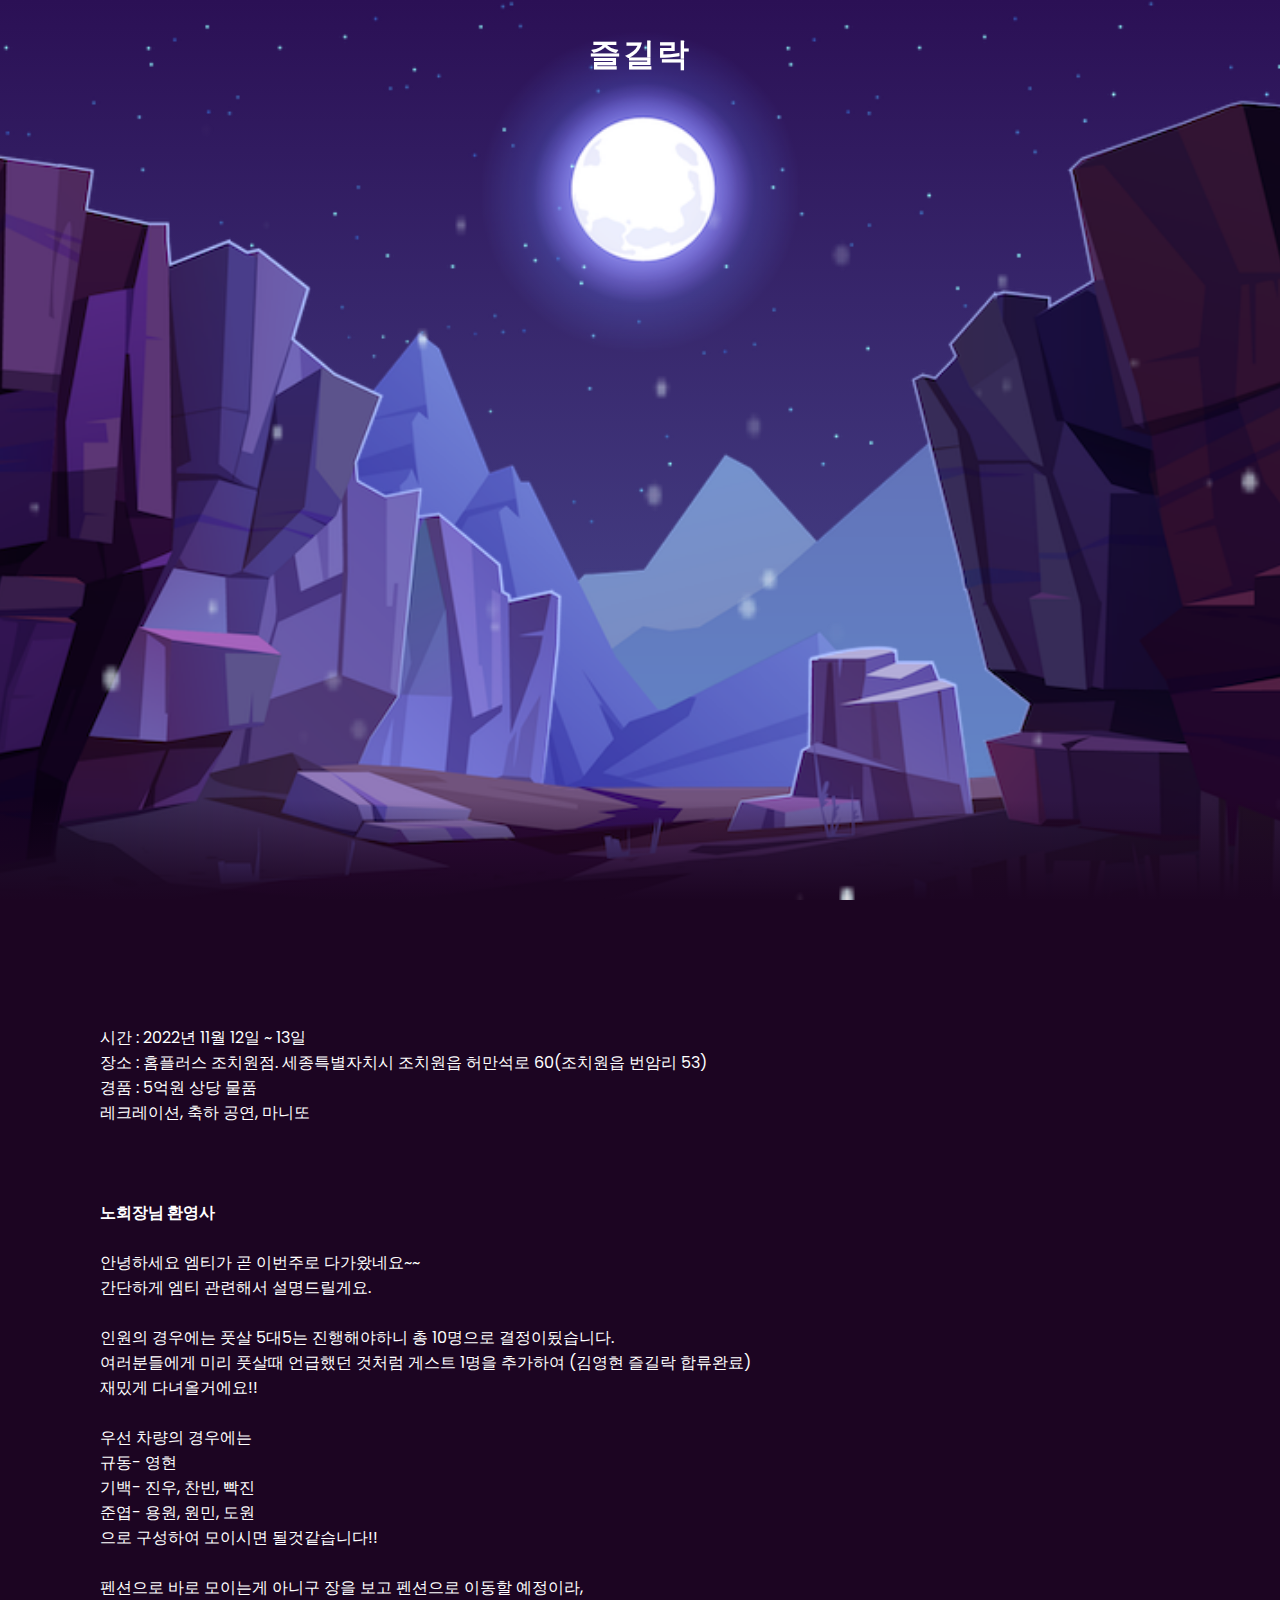
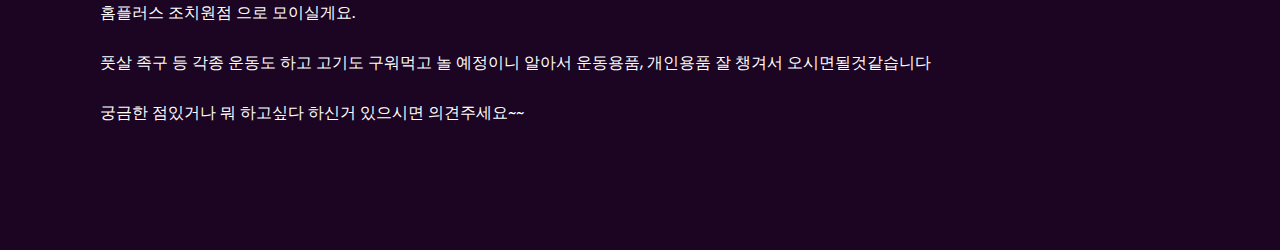
==== docs/index.html @ f9a2b100 "제목" ====
<!DOCTYPE html>
<html>
    <head>
        <title>초대장</title>
        <meta name="description" content="초대장">

        <meta property="og:type" content="website">
        <!-- <meta property="og:url" content="https://chowonmin.github.io/InvitationCard/angle.html"> -->
        <meta property="og:title" content="즐길락 MT">
        <meta property="og:image" content="./images/og.jpeg">
        <meta property="og:description" content="즐길락 MT 환영합니다">
        <meta property="og:site_name" content="초대장">
        <meta property="og:locale" content="ko">

        <meta name="viewport" content="width=device-width, initial-scale=1" /> 

        <link rel="stylesheet" type="text/css" href="style.css">
    </head>
    <body>
        <canvas id="snowflake">

        </canvas>
        <header>
            <a href="#" class="logo"> 즐길락 </a>
        </header>
        <section>
            <img src="./images/stars.png" id="stars">
            <img src="./images/moon.png" id="moon">
            <img src="./images/mountains_behind.png" id="mountains_behind">
            <h2 id="text"> 초대합니다 </h2>
            <!-- <a href="#sec" id="btn"> 초대장</a> -->
            <img src="./images/mountains_front.png" id="mountains_front">
        </section>
        <div id="sec" class="sec">
            <p>
시간 : 2022년 11월 12일 ~ 13일 
장소 : 홈플러스 조치원점. 세종특별자치시 조치원읍 허만석로 60(조치원읍 번암리 53)
경품 : 5억원 상당 물품
레크레이션, 축하 공연, 마니또
            </p>
            <br>
            <br>

            <h4>노회장님 환영사</h4>
            <p>
안녕하세요 엠티가 곧 이번주로 다가왔네요~~
간단하게 엠티 관련해서 설명드릴게요.

인원의 경우에는 풋살 5대5는 진행해야하니 총 10명으로 결정이됬습니다.
여러분들에게 미리 풋살때 언급했던 것처럼 게스트 1명을 추가하여 (김영현 즐길락 합류완료) 
재밌게 다녀올거에요!! 

우선 차량의 경우에는
규동- 영현
기백- 진우, 찬빈, 빡진
준엽- 용원, 원민, 도원
으로 구성하여 모이시면 될것같습니다!!

펜션으로 바로 모이는게 아니구 장을 보고 펜션으로 이동할 예정이라, 
홈플러스 조치원점 으로 모이실게요.

풋살 족구 등 각종 운동도 하고 고기도 구워먹고 놀 예정이니 알아서 운동용품, 개인용품 잘 챙겨서 오시면될것같습니다

궁금한 점있거나 뭐 하고싶다 하신거 있으시면 의견주세요~~
            </p>
        </div>

        <script type="text/javascript" src="index.js"></script>
    </body>
</html>
---- docs/style.css ----
@import url('https://fonts.googleapis.com/css2?family=Poppins:wght@300;400;500;600;700;800;900&display=swap');

*
{
    margin: 0;
    padding: 0;
    box-sizing: border-box;
    font-family: 'Poppins', sans-serif;
    scroll-behavior: smooth;
}

body
{
    min-height: 100vh;
    background: linear-gradient(#2b1055, #7597de);
    overflow-x: hidden;
}

body::-webkit-scrollbar {
    width: 8px;
}
body::-webkit-scrollbar-thumb {
    width: 8px;
    background: #E0E0E0;
}
body::-webkit-scrollbar-thumb:hover {
    background: #BDBDBD;
}

header
{
    position: absolute;
    top: 0;
    left: 0;
    width: 100%;
    padding: 30px 100px;
    display: flex;
    justify-content: center;
    align-items: center;
    z-index: 10000;
}
header .logo
{
    color: #fff;
    font-weight: 700;
    text-decoration: none;
    font-size: 2em;
    text-transform:  uppercase;
    letter-spacing: 2px;
}

header ul
{
    display: flex;
    justify-content: center;
    align-items: center;
}
header ul li
{
    list-style: none;
    margin-left: 20px;
}
header ul li a
{
    text-decoration: none;
    padding: 6px 15px;
    color: #fff;
    border-radius: 20px;
}
header ul li a:hover, 
header ul li a.active
{
    background: #fff;
    color: #2b1055;
}

section
{
    position: relative;
    width: 100%;
    height: 100vh;
    display: flex;
    justify-content: center;
    align-items: center;
    overflow: hidden;
}
section::before
{
    content: '';
    position: absolute;
    bottom: 0;
    width: 100%;
    height: 100px;
    background: linear-gradient(to top, #1c0522, transparent);
    z-index: 1000;
}
section img
{
    position: absolute;
    top: 0;
    left: 0;
    width: 100%;
    height: 100%;
    object-fit: cover;
    pointer-events: none;
}
section img#moon
{
    mix-blend-mode: screen;
}
section img#mountains_front
{
    z-index: 10;
}
section #text
{
    position: absolute;
    right: -400px;
    color: #fff;
    white-space: nowrap;
    font-size: 7.5vw;
    z-index: 9;
}
@media only screen and (max-width: 600px) {
    section #text {
        right: -400px;
        font-size: 17.5vw;
    }
}

section #btn
{
    text-decoration: none;
    display: inline-block;
    padding: 8px 30px;
    border-radius: 40px;
    background: #fff;
    color: #2b1055;
    font-size: 1.5em;
    z-index: 9;
    transform: translateY(100px);
}

.sec
{
    position: relative;
    padding: 100px;
    background: #1c0522;
    width: 100%;
    color: #fff;
}
@media only screen and (max-width: 600px) {
    .sec {
        padding: 50px;
    }
    
}
.sec h2
{
    font-size: 3.5em;
    margin-bottom: 10px;
    color: #fff;
}
@media only screen and (max-width: 600px) {
    .sec h2 {
        font-size: 2.5em;
    }
}
.sec p
{
    font-size: 1em;
    color: #fff;
    white-space: pre-wrap;
    word-wrap: break-word;
    width: 100%;
}


#snowflake {
    width: 100%;
    height: 100vh;
    top: 0;
    left: 0;
    position: absolute;
    z-index: 30000;
    pointer-events: none;
}
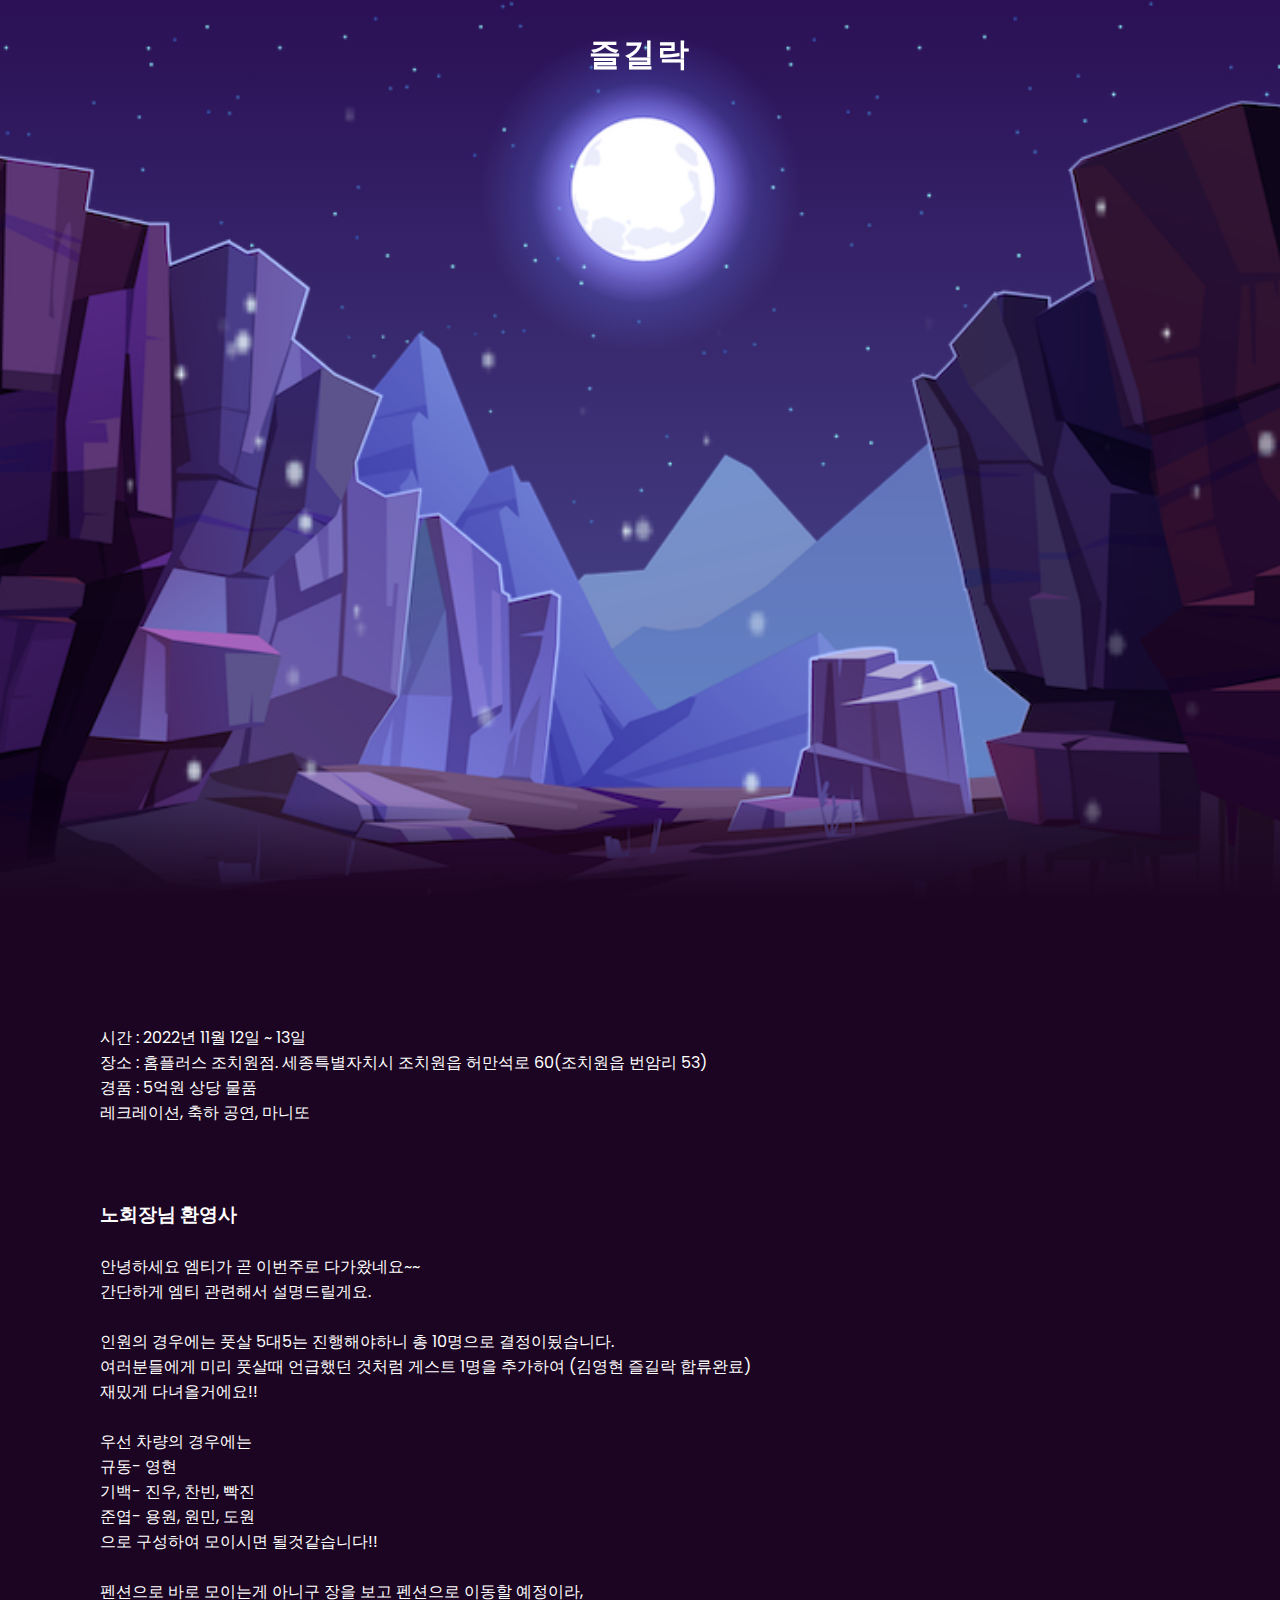
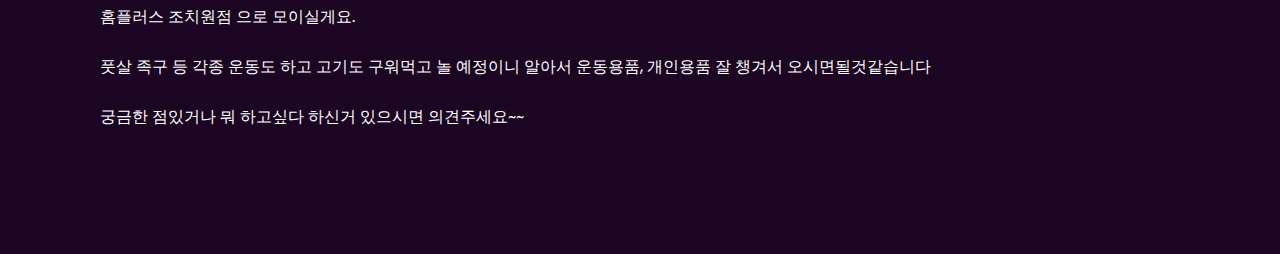
==== commit f468e5a7: "Update index.html" ====
--- a/docs/index.html
+++ b/docs/index.html
@@ -41,7 +41,7 @@
             <br>
             <br>
 
-            <h4>노회장님 환영사</h4>
+            <h3>노회장님 환영사</h3>
             <p>
 안녕하세요 엠티가 곧 이번주로 다가왔네요~~
 간단하게 엠티 관련해서 설명드릴게요.
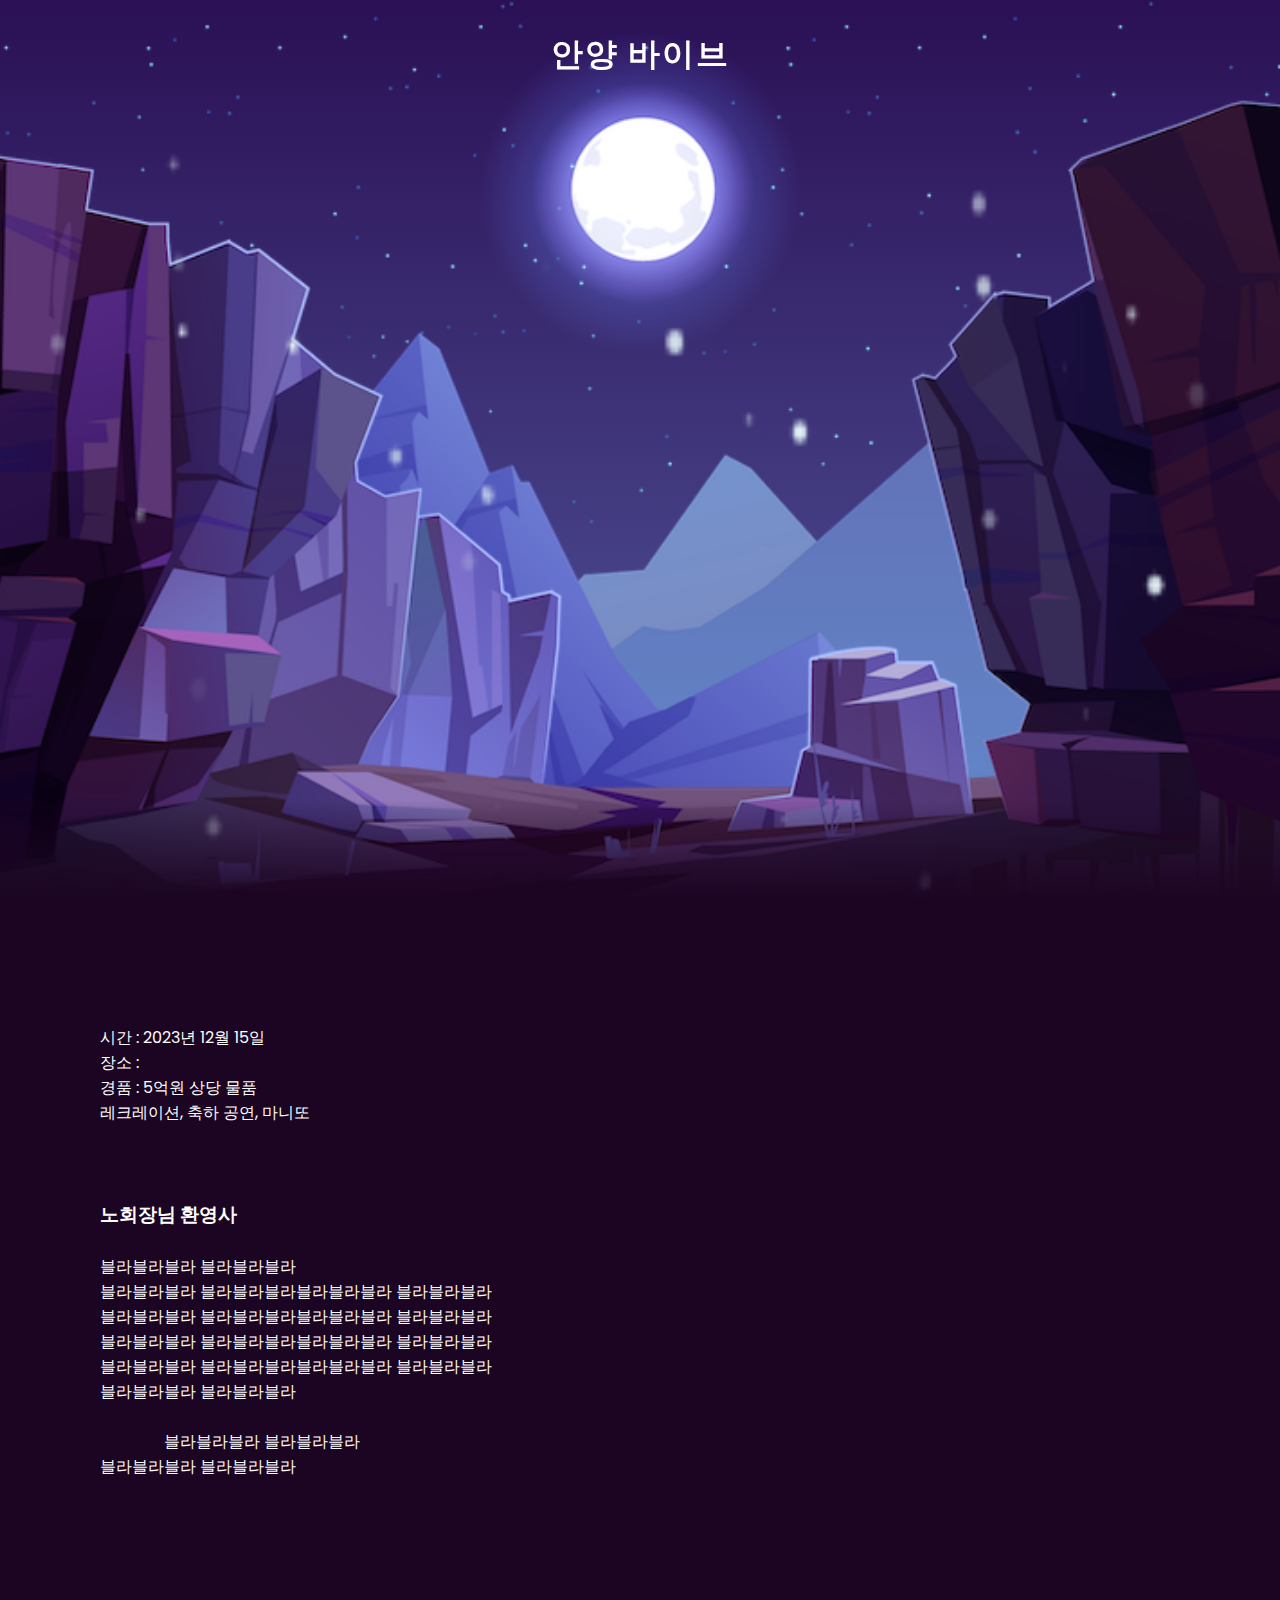
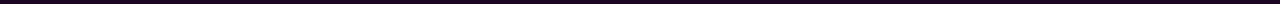
==== commit 16c73438: "Update index.html" ====
--- a/docs/index.html
+++ b/docs/index.html
@@ -6,9 +6,9 @@
 
         <meta property="og:type" content="website">
         <!-- <meta property="og:url" content="https://chowonmin.github.io/InvitationCard/angle.html"> -->
-        <meta property="og:title" content="즐길락 MT">
+        <meta property="og:title" content="안양 바이브">
         <meta property="og:image" content="./images/og.jpeg">
-        <meta property="og:description" content="즐길락 MT 환영합니다">
+        <meta property="og:description" content="안양 바이브 환영합니다">
         <meta property="og:site_name" content="초대장">
         <meta property="og:locale" content="ko">
 
@@ -21,7 +21,7 @@
 
         </canvas>
         <header>
-            <a href="#" class="logo"> 즐길락 </a>
+            <a href="#" class="logo"> 안양 바이브 </a>
         </header>
         <section>
             <img src="./images/stars.png" id="stars">
@@ -33,8 +33,8 @@
         </section>
         <div id="sec" class="sec">
             <p>
-시간 : 2022년 11월 12일 ~ 13일 
-장소 : 홈플러스 조치원점. 세종특별자치시 조치원읍 허만석로 60(조치원읍 번암리 53)
+시간 : 2023년 12월 15일
+장소 : 
 경품 : 5억원 상당 물품
 레크레이션, 축하 공연, 마니또
             </p>
@@ -43,25 +43,15 @@
 
             <h3>노회장님 환영사</h3>
             <p>
-안녕하세요 엠티가 곧 이번주로 다가왔네요~~
-간단하게 엠티 관련해서 설명드릴게요.
+블라블라블라 블라블라블라
+블라블라블라 블라블라블라블라블라블라 블라블라블라
+블라블라블라 블라블라블라블라블라블라 블라블라블라
+블라블라블라 블라블라블라블라블라블라 블라블라블라
+블라블라블라 블라블라블라블라블라블라 블라블라블라
+블라블라블라 블라블라블라
 
-인원의 경우에는 풋살 5대5는 진행해야하니 총 10명으로 결정이됬습니다.
-여러분들에게 미리 풋살때 언급했던 것처럼 게스트 1명을 추가하여 (김영현 즐길락 합류완료) 
-재밌게 다녀올거에요!! 
-
-우선 차량의 경우에는
-규동- 영현
-기백- 진우, 찬빈, 빡진
-준엽- 용원, 원민, 도원
-으로 구성하여 모이시면 될것같습니다!!
-
-펜션으로 바로 모이는게 아니구 장을 보고 펜션으로 이동할 예정이라, 
-홈플러스 조치원점 으로 모이실게요.
-
-풋살 족구 등 각종 운동도 하고 고기도 구워먹고 놀 예정이니 알아서 운동용품, 개인용품 잘 챙겨서 오시면될것같습니다
-
-궁금한 점있거나 뭐 하고싶다 하신거 있으시면 의견주세요~~
+                블라블라블라 블라블라블라
+블라블라블라 블라블라블라
             </p>
         </div>
 
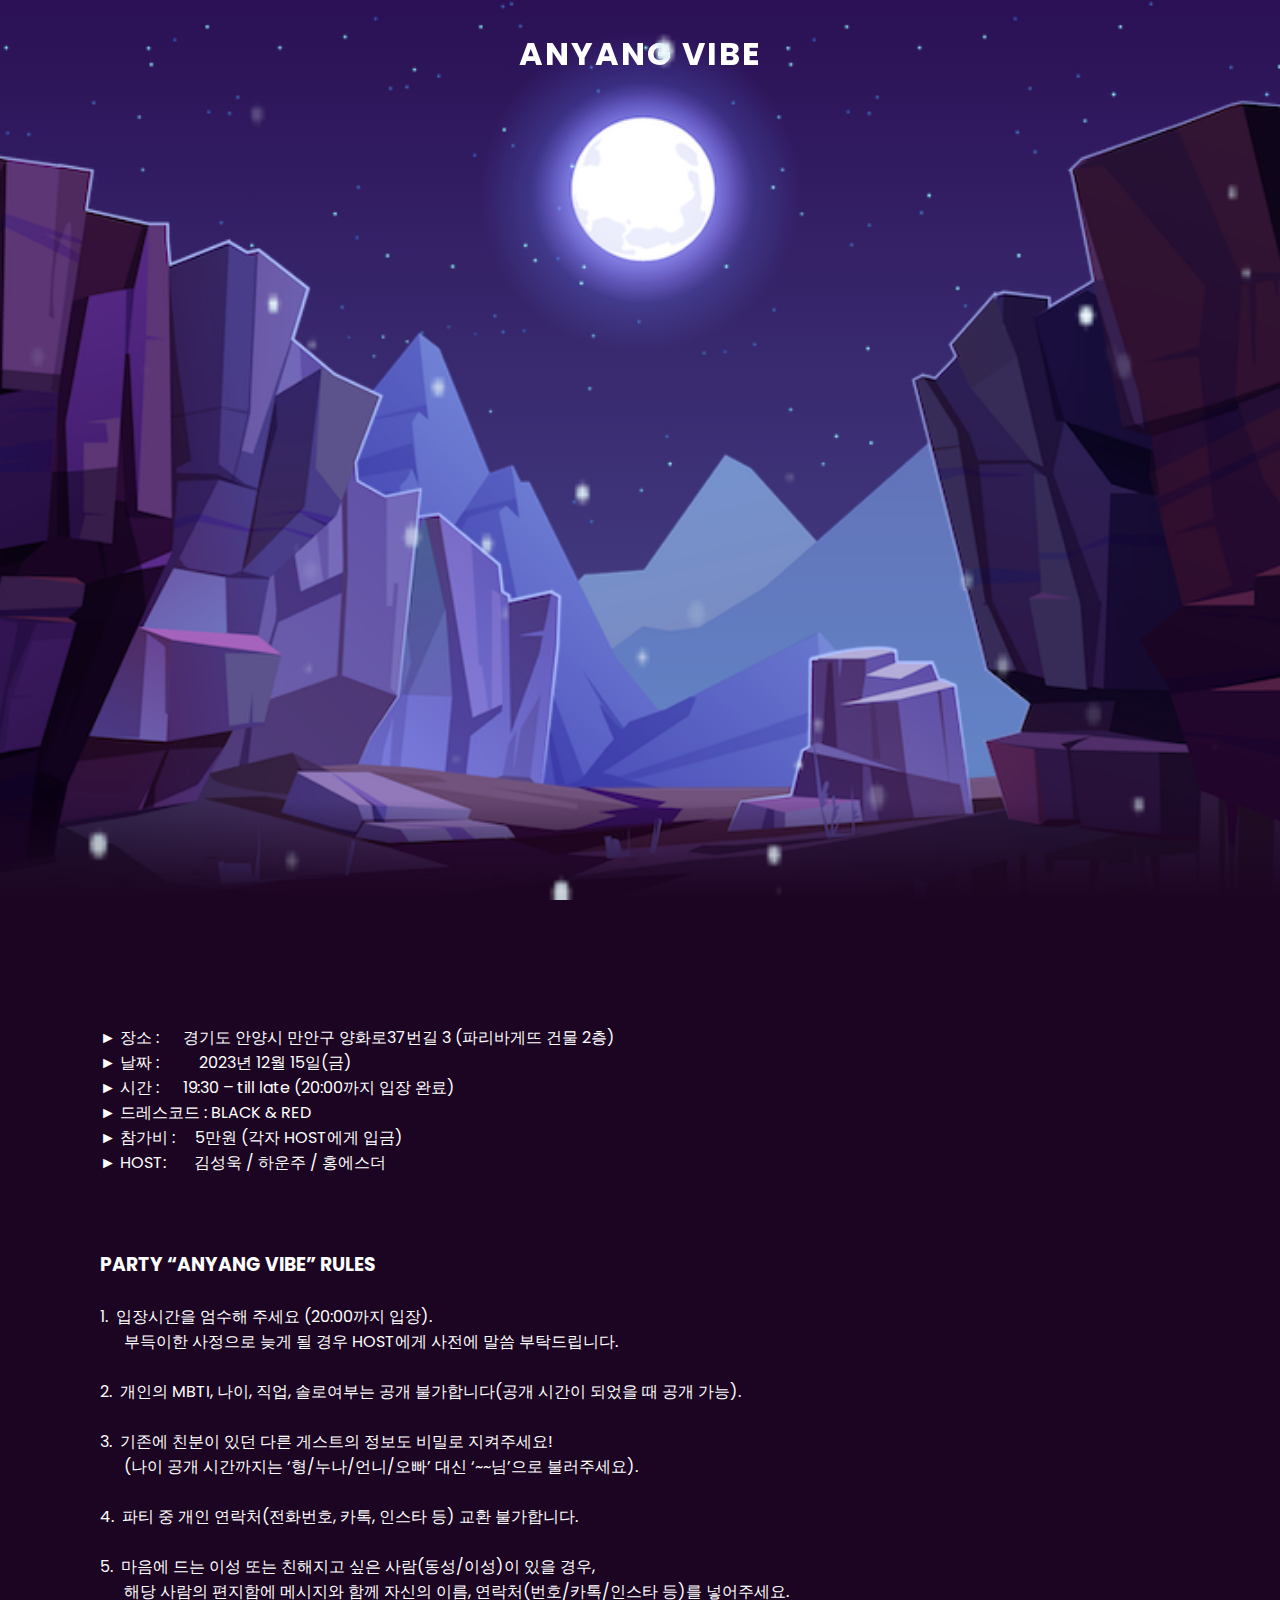
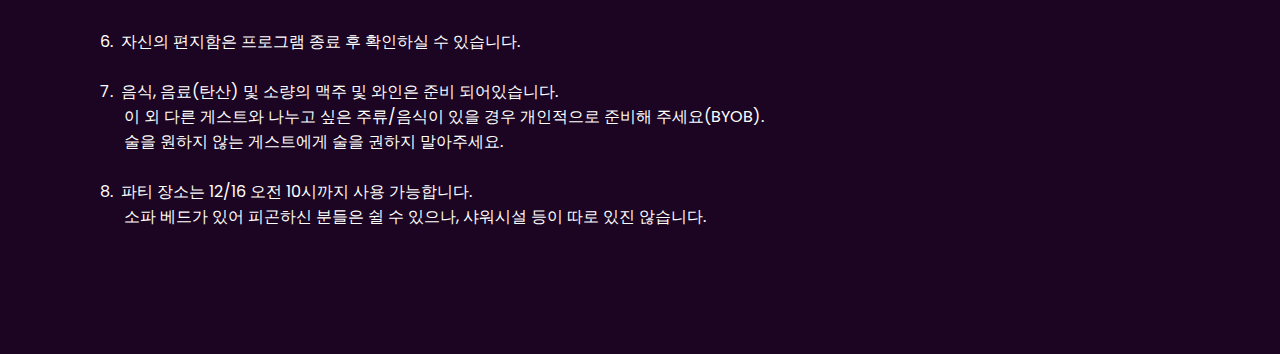
==== commit 465cb37b: "Update index.html" ====
--- a/docs/index.html
+++ b/docs/index.html
@@ -1,15 +1,15 @@
 <!DOCTYPE html>
 <html>
     <head>
-        <title>초대장</title>
-        <meta name="description" content="초대장">
+        <title>ANYANG VIBE</title>
+        <meta name="description" content="ANYANG VIBE">
 
         <meta property="og:type" content="website">
         <!-- <meta property="og:url" content="https://chowonmin.github.io/InvitationCard/angle.html"> -->
-        <meta property="og:title" content="안양 바이브">
+        <meta property="og:title" content="ANYANG VIBE">
         <meta property="og:image" content="./images/og.jpeg">
-        <meta property="og:description" content="안양 바이브 환영합니다">
-        <meta property="og:site_name" content="초대장">
+        <meta property="og:description" content="초특급 미션이 다시 시작된다!">
+        <meta property="og:site_name" content="ANYANG VIBE">
         <meta property="og:locale" content="ko">
 
         <meta name="viewport" content="width=device-width, initial-scale=1" /> 
@@ -21,7 +21,7 @@
 
         </canvas>
         <header>
-            <a href="#" class="logo"> 안양 바이브 </a>
+            <a href="#" class="logo"> ANYANG VIBE </a>
         </header>
         <section>
             <img src="./images/stars.png" id="stars">
@@ -33,25 +33,39 @@
         </section>
         <div id="sec" class="sec">
             <p>
-시간 : 2023년 12월 15일
-장소 : 
-경품 : 5억원 상당 물품
-레크레이션, 축하 공연, 마니또
+► 장소 :      경기도 안양시 만안구 양화로37번길 3 (파리바게뜨 건물 2층)
+► 날짜 :          2023년 12월 15일(금)
+► 시간 :      19:30 – till late (20:00까지 입장 완료)
+► 드레스코드 : BLACK & RED 
+► 참가비 :     5만원 (각자 HOST에게 입금)
+► HOST:       김성욱 / 하운주 / 홍에스더
             </p>
             <br>
             <br>
 
-            <h3>노회장님 환영사</h3>
+            <h3>PARTY “ANYANG VIBE” RULES</h3>
             <p>
-블라블라블라 블라블라블라
-블라블라블라 블라블라블라블라블라블라 블라블라블라
-블라블라블라 블라블라블라블라블라블라 블라블라블라
-블라블라블라 블라블라블라블라블라블라 블라블라블라
-블라블라블라 블라블라블라블라블라블라 블라블라블라
-블라블라블라 블라블라블라
-
-                블라블라블라 블라블라블라
-블라블라블라 블라블라블라
+1.  입장시간을 엄수해 주세요 (20:00까지 입장).
+      부득이한 사정으로 늦게 될 경우 HOST에게 사전에 말씀 부탁드립니다.
+                
+2.  개인의 MBTI, 나이, 직업, 솔로여부는 공개 불가합니다(공개 시간이 되었을 때 공개 가능).
+                
+3.  기존에 친분이 있던 다른 게스트의 정보도 비밀로 지켜주세요!
+      (나이 공개 시간까지는 ‘형/누나/언니/오빠’ 대신 ‘~~님’으로 불러주세요).
+                
+4.  파티 중 개인 연락처(전화번호, 카톡, 인스타 등) 교환 불가합니다. 
+                
+5.  마음에 드는 이성 또는 친해지고 싶은 사람(동성/이성)이 있을 경우, 
+      해당 사람의 편지함에 메시지와 함께 자신의 이름, 연락처(번호/카톡/인스타 등)를 넣어주세요. 
+                
+6.  자신의 편지함은 프로그램 종료 후 확인하실 수 있습니다. 
+                
+7.  음식, 음료(탄산) 및 소량의 맥주 및 와인은 준비 되어있습니다. 
+      이 외 다른 게스트와 나누고 싶은 주류/음식이 있을 경우 개인적으로 준비해 주세요(BYOB).
+      술을 원하지 않는 게스트에게 술을 권하지 말아주세요. 
+                
+8.  파티 장소는 12/16 오전 10시까지 사용 가능합니다.
+      소파 베드가 있어 피곤하신 분들은 쉴 수 있으나, 샤워시설 등이 따로 있진 않습니다. 
             </p>
         </div>
 
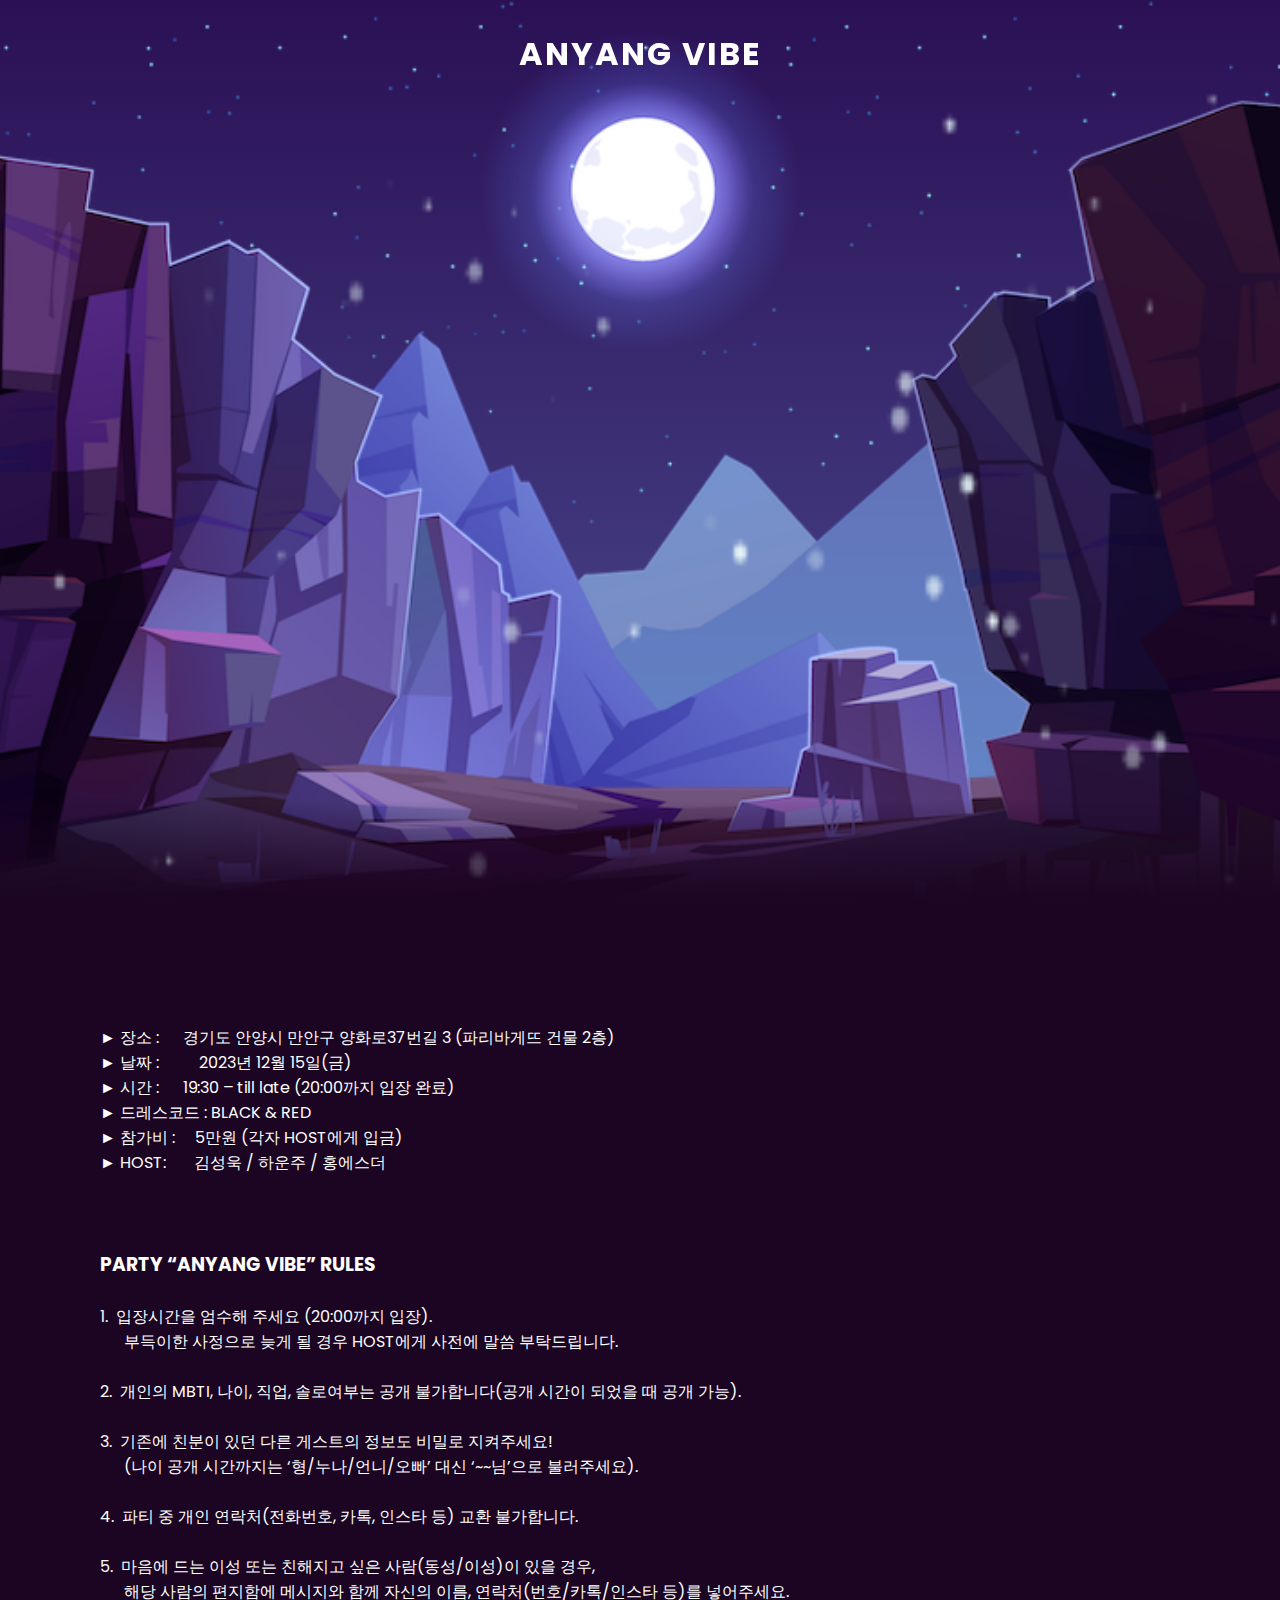
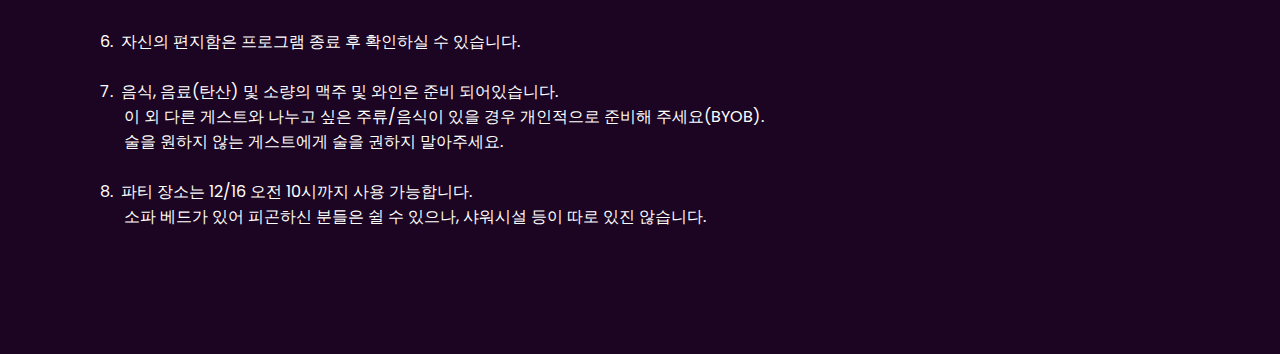
==== commit eae96f3f: "anyang" ====
--- a/docs/index.html
+++ b/docs/index.html
@@ -7,7 +7,7 @@
         <meta property="og:type" content="website">
         <!-- <meta property="og:url" content="https://chowonmin.github.io/InvitationCard/angle.html"> -->
         <meta property="og:title" content="ANYANG VIBE">
-        <meta property="og:image" content="./images/og.jpeg">
+        <meta property="og:image" content="./images/og.png">
         <meta property="og:description" content="초특급 미션이 다시 시작된다!">
         <meta property="og:site_name" content="ANYANG VIBE">
         <meta property="og:locale" content="ko">
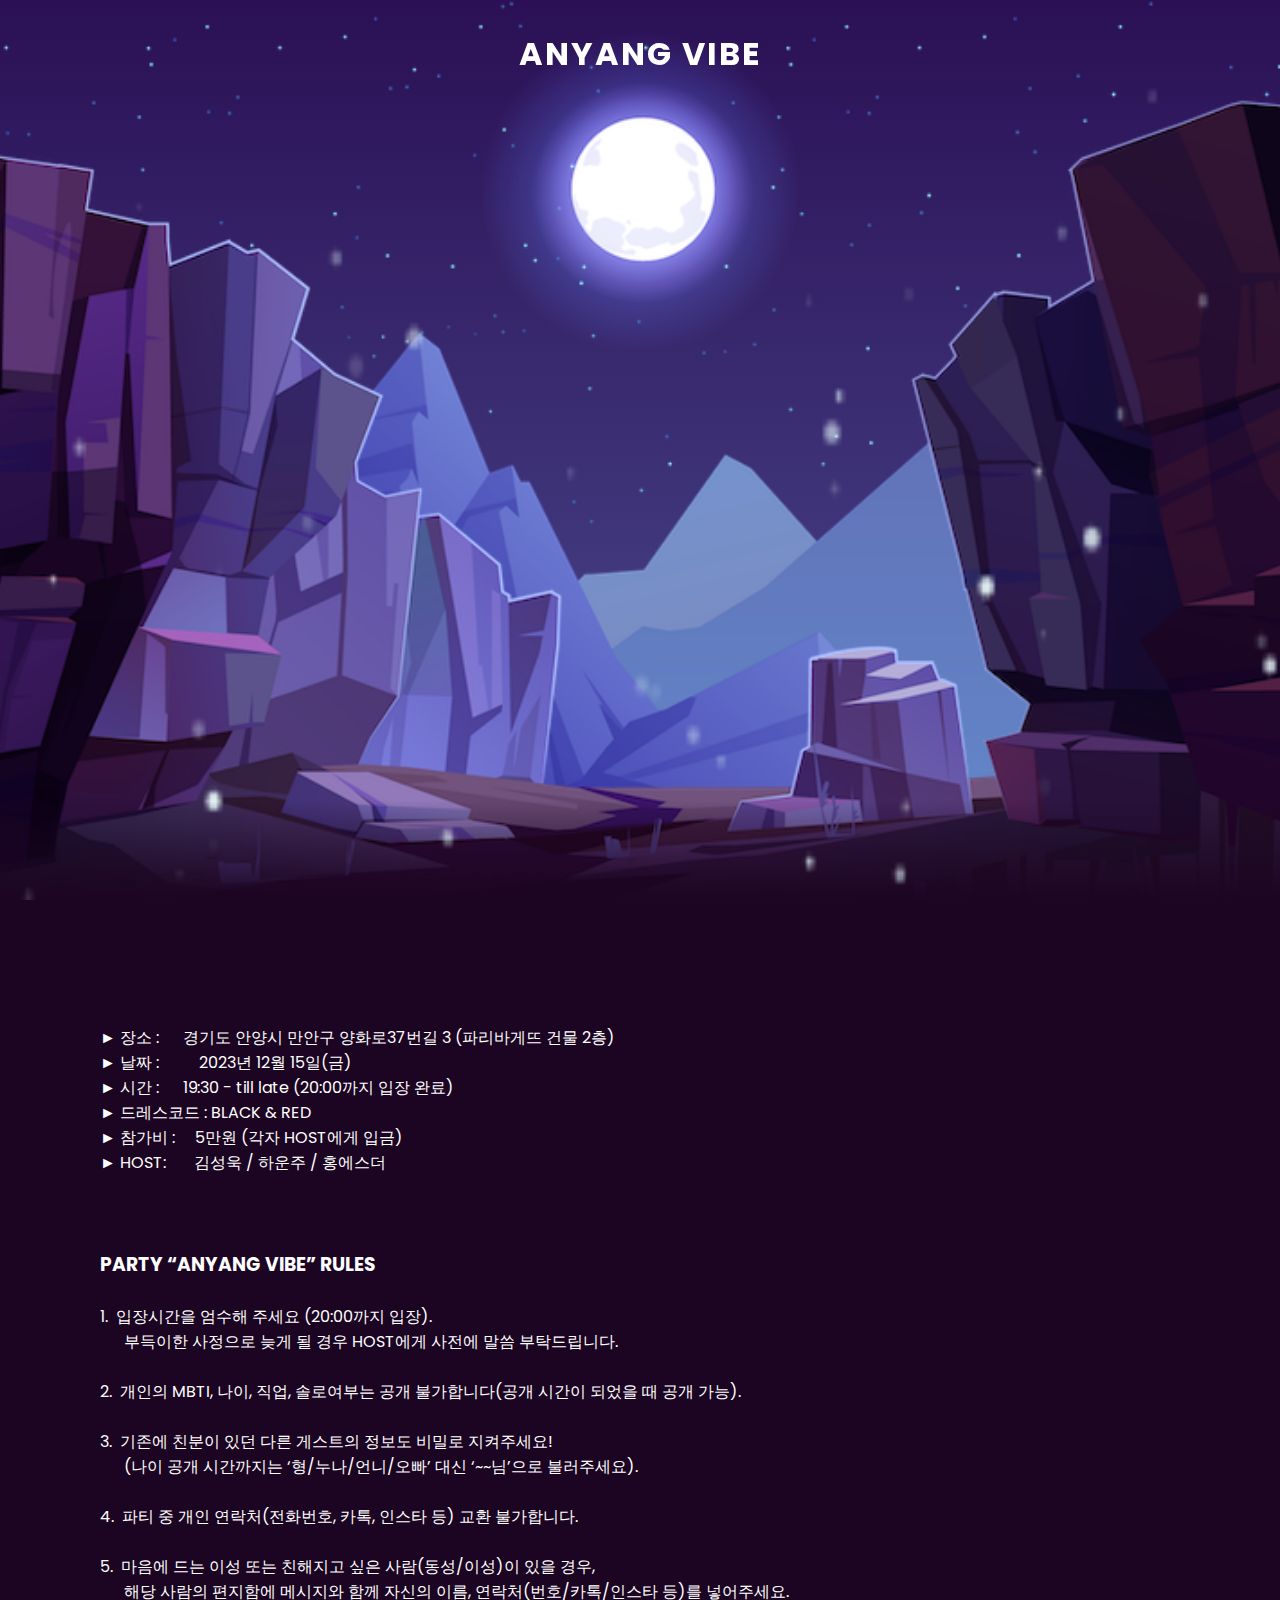
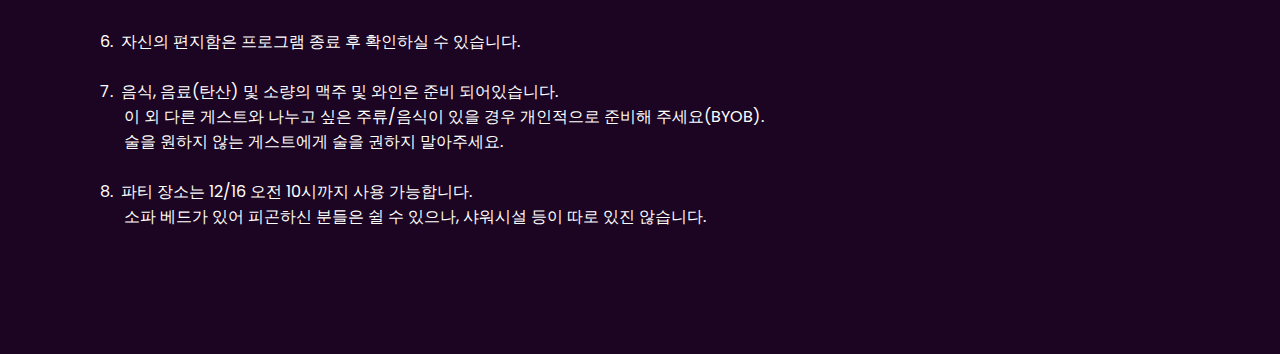
==== commit 892c725f: "Update index.html" ====
--- a/docs/index.html
+++ b/docs/index.html
@@ -9,7 +9,7 @@
         <meta property="og:title" content="ANYANG VIBE">
         <meta property="og:image" content="./images/og.png">
         <meta property="og:description" content="초특급 미션이 다시 시작된다!">
-        <meta property="og:site_name" content="ANYANG VIBE">
+        <meta property="og:site_name" content="ANYANG VIBE">
         <meta property="og:locale" content="ko">
 
         <meta name="viewport" content="width=device-width, initial-scale=1" /> 
@@ -35,7 +35,7 @@
             <p>
 ► 장소 :      경기도 안양시 만안구 양화로37번길 3 (파리바게뜨 건물 2층)
 ► 날짜 :          2023년 12월 15일(금)
-► 시간 :      19:30 – till late (20:00까지 입장 완료)
+► 시간 :      19:30 - till late (20:00까지 입장 완료)
 ► 드레스코드 : BLACK & RED 
 ► 참가비 :     5만원 (각자 HOST에게 입금)
 ► HOST:       김성욱 / 하운주 / 홍에스더
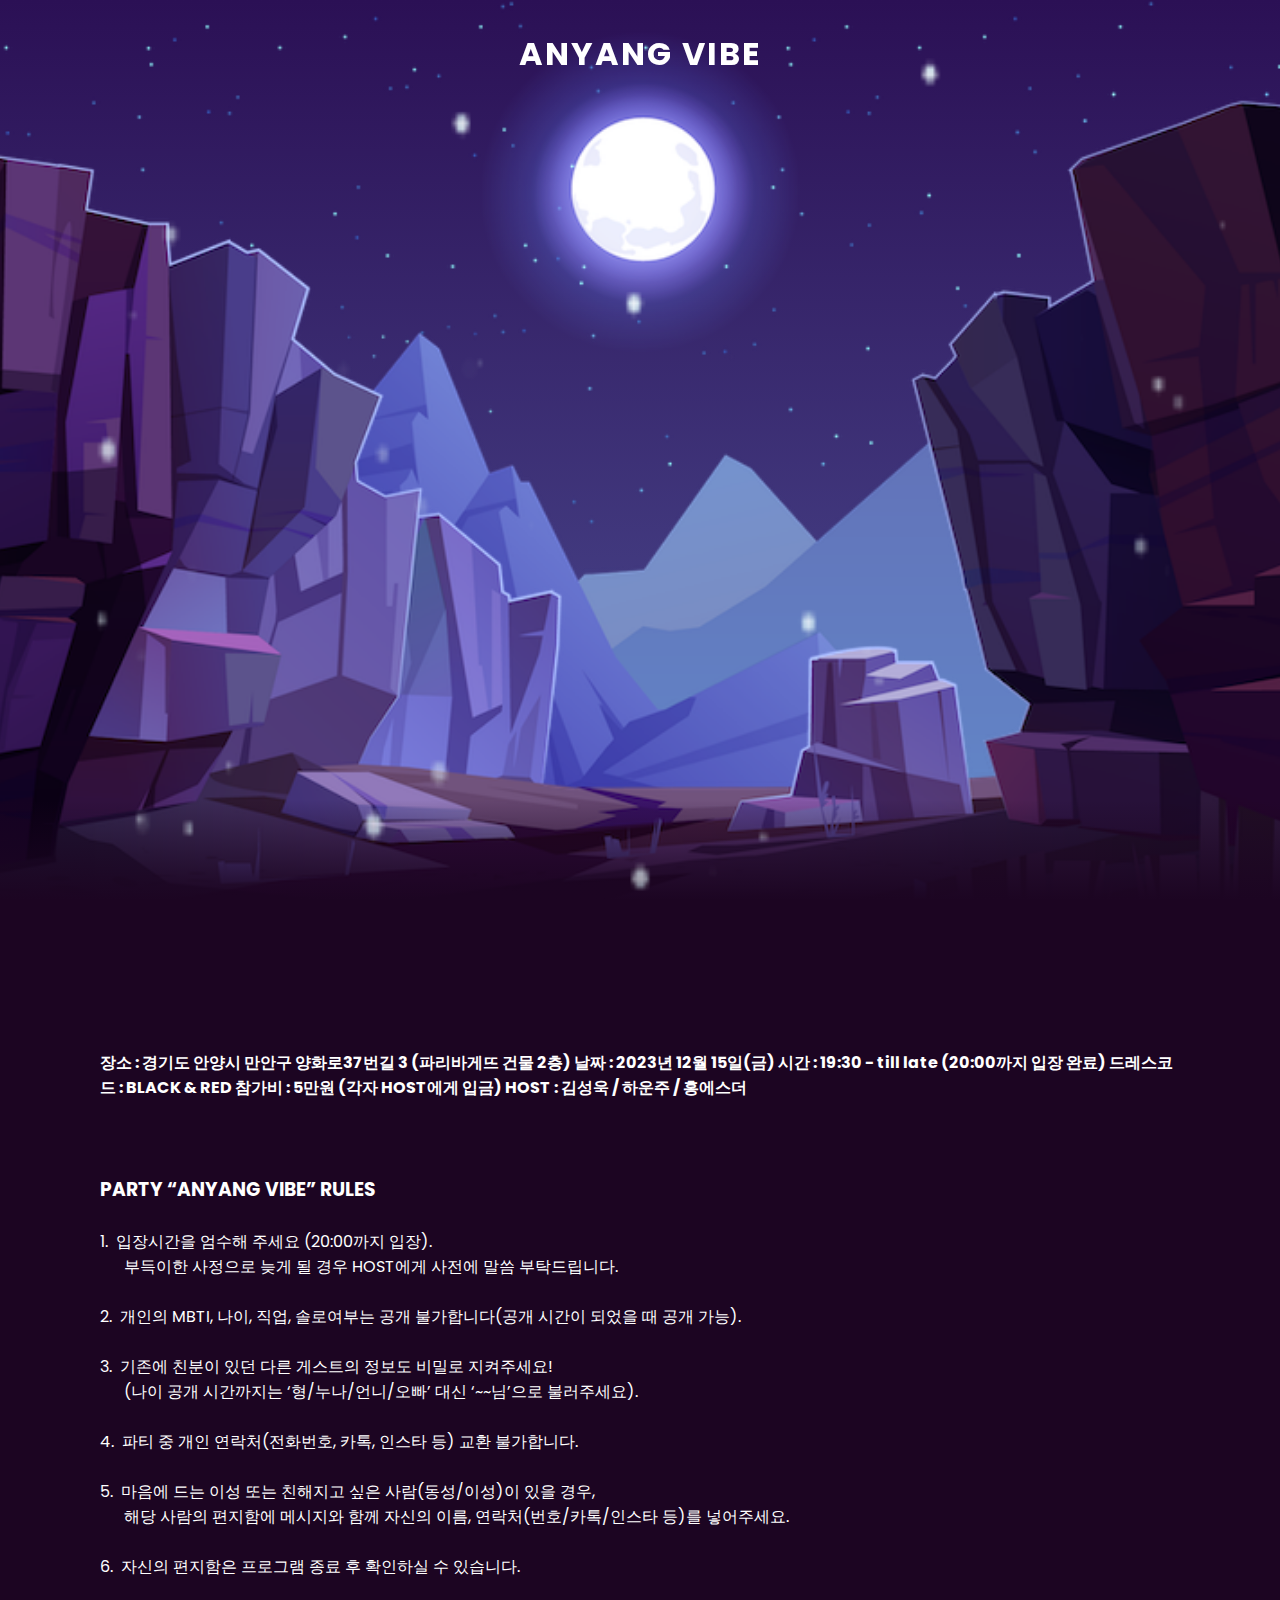
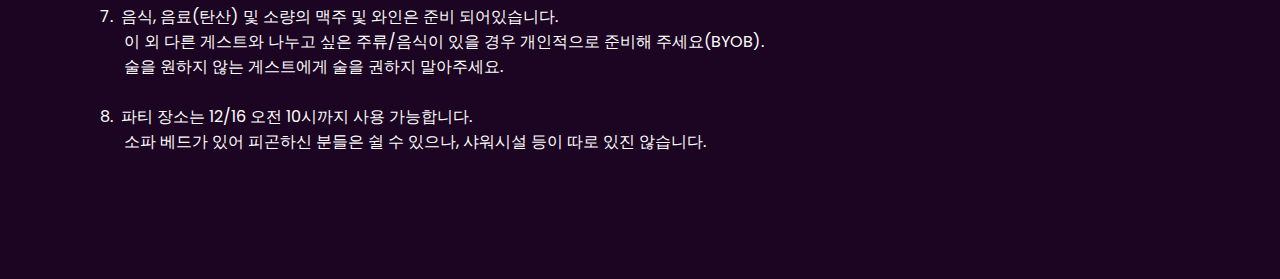
==== commit 1c08ac01: "Update index.html" ====
--- a/docs/index.html
+++ b/docs/index.html
@@ -33,13 +33,21 @@
         </section>
         <div id="sec" class="sec">
             <p>
-► 장소 :      경기도 안양시 만안구 양화로37번길 3 (파리바게뜨 건물 2층)
-► 날짜 :          2023년 12월 15일(금)
-► 시간 :      19:30 - till late (20:00까지 입장 완료)
-► 드레스코드 : BLACK & RED 
-► 참가비 :     5만원 (각자 HOST에게 입금)
-► HOST:       김성욱 / 하운주 / 홍에스더
+                <h4>
+장소 : 경기도 안양시 만안구 양화로37번길 3 (파리바게뜨 건물 2층)
+
+날짜 : 2023년 12월 15일(금)
+
+시간 : 19:30 - till late (20:00까지 입장 완료)
+
+드레스코드 : BLACK & RED 
+
+참가비 : 5만원 (각자 HOST에게 입금)
+
+HOST : 김성욱 / 하운주 / 홍에스더
+                </h4>
             </p>
+            <br>
             <br>
             <br>
 
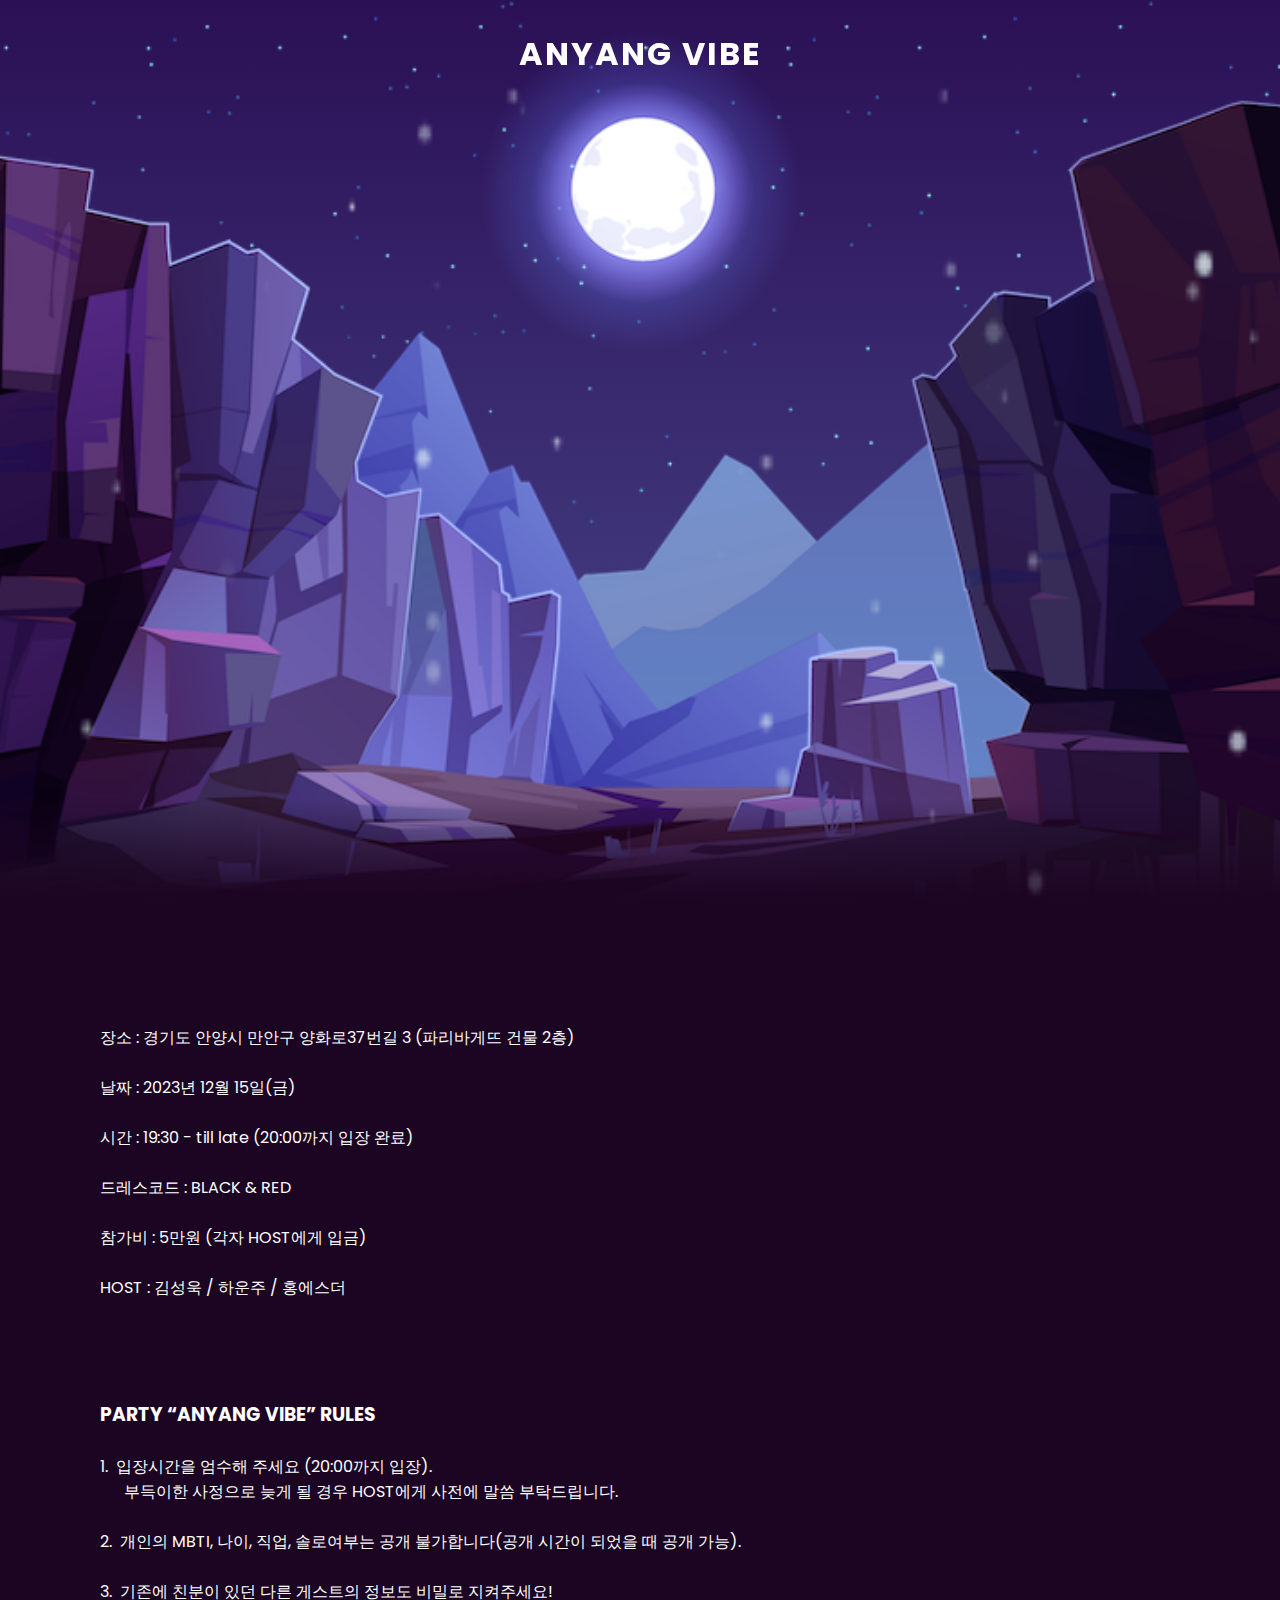
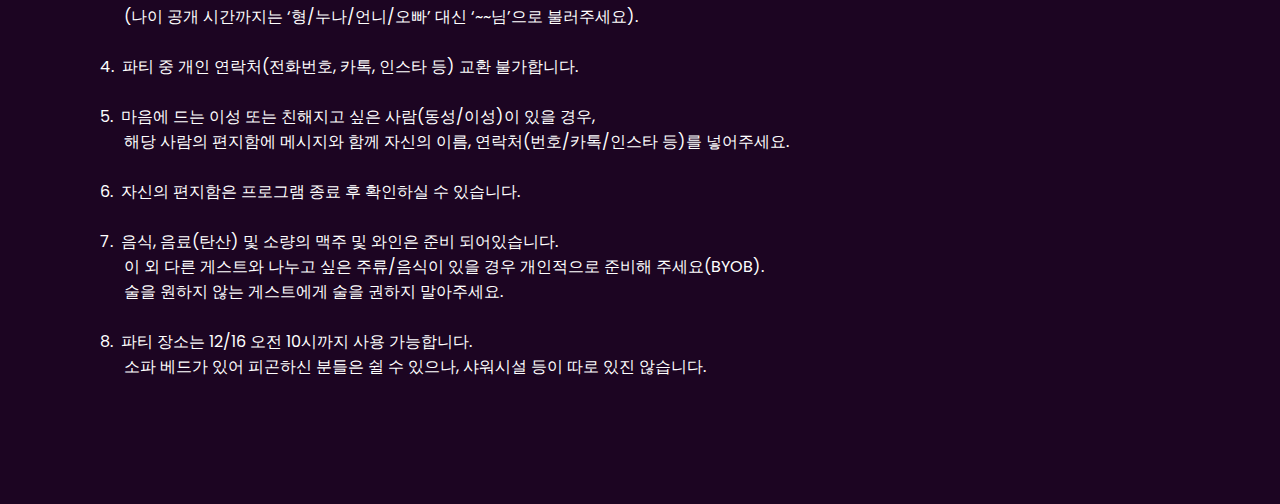
==== commit 27130f12: "Update index.html" ====
--- a/docs/index.html
+++ b/docs/index.html
@@ -33,7 +33,6 @@
         </section>
         <div id="sec" class="sec">
             <p>
-                <h4>
 장소 : 경기도 안양시 만안구 양화로37번길 3 (파리바게뜨 건물 2층)
 
 날짜 : 2023년 12월 15일(금)
@@ -45,7 +44,6 @@
 참가비 : 5만원 (각자 HOST에게 입금)
 
 HOST : 김성욱 / 하운주 / 홍에스더
-                </h4>
             </p>
             <br>
             <br>
